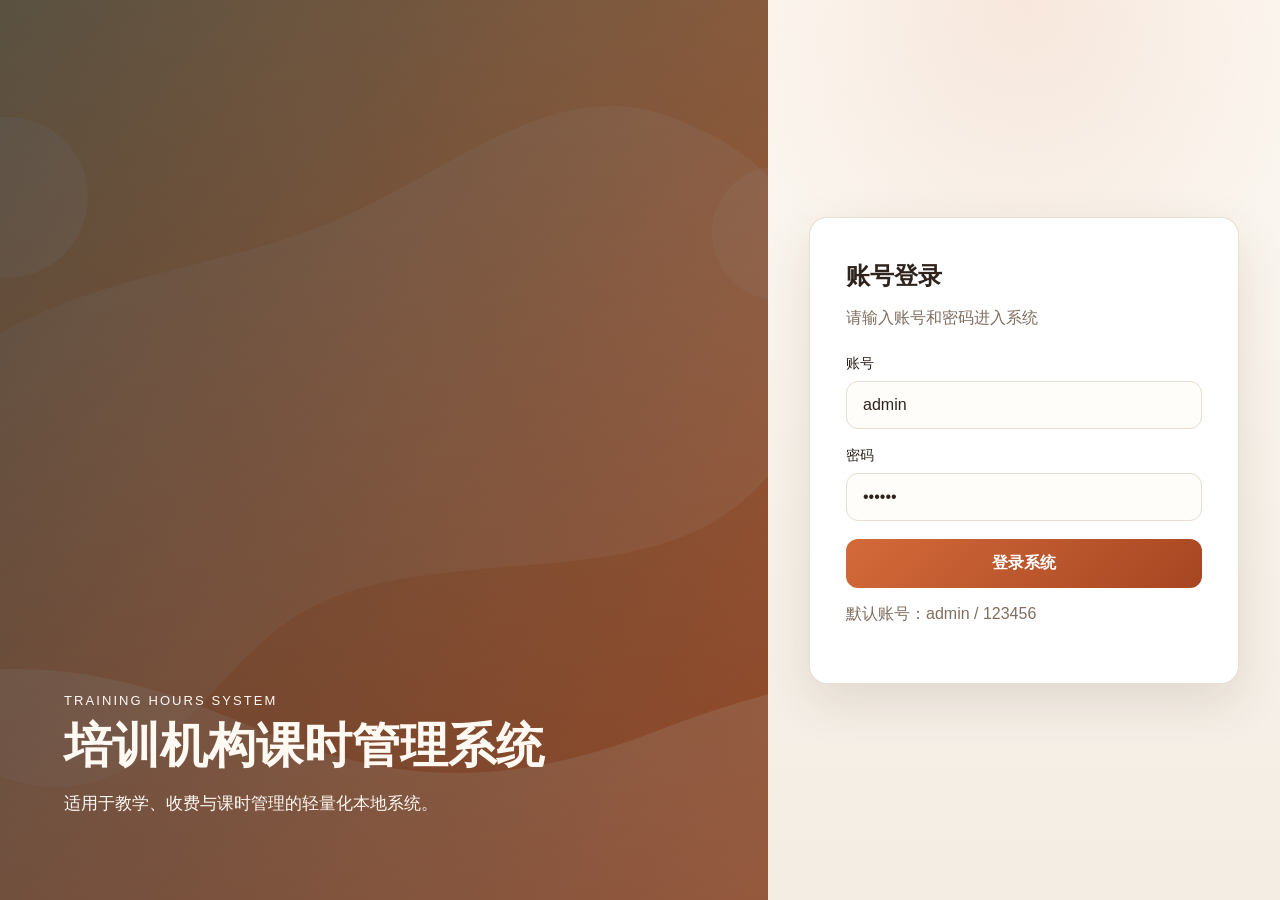
==== 教培管理系统_V1.0_交付包/系统程序/index.html @ bd4c6949 "完善交付包并修复Logo显示问题" ====
<!DOCTYPE html>
<html lang="zh-CN">

<head>
  <meta charset="UTF-8">
  <meta http-equiv="refresh" content="0; url=./pages/login.html">
  <meta name="viewport" content="width=device-width, initial-scale=1.0">
  <title>教培管理系统</title>
</head>

<body>
  <p>正在进入教培管理系统登录页，如未自动跳转，请点击 <a href="./pages/login.html">这里</a>。</p>
</body>

</html>
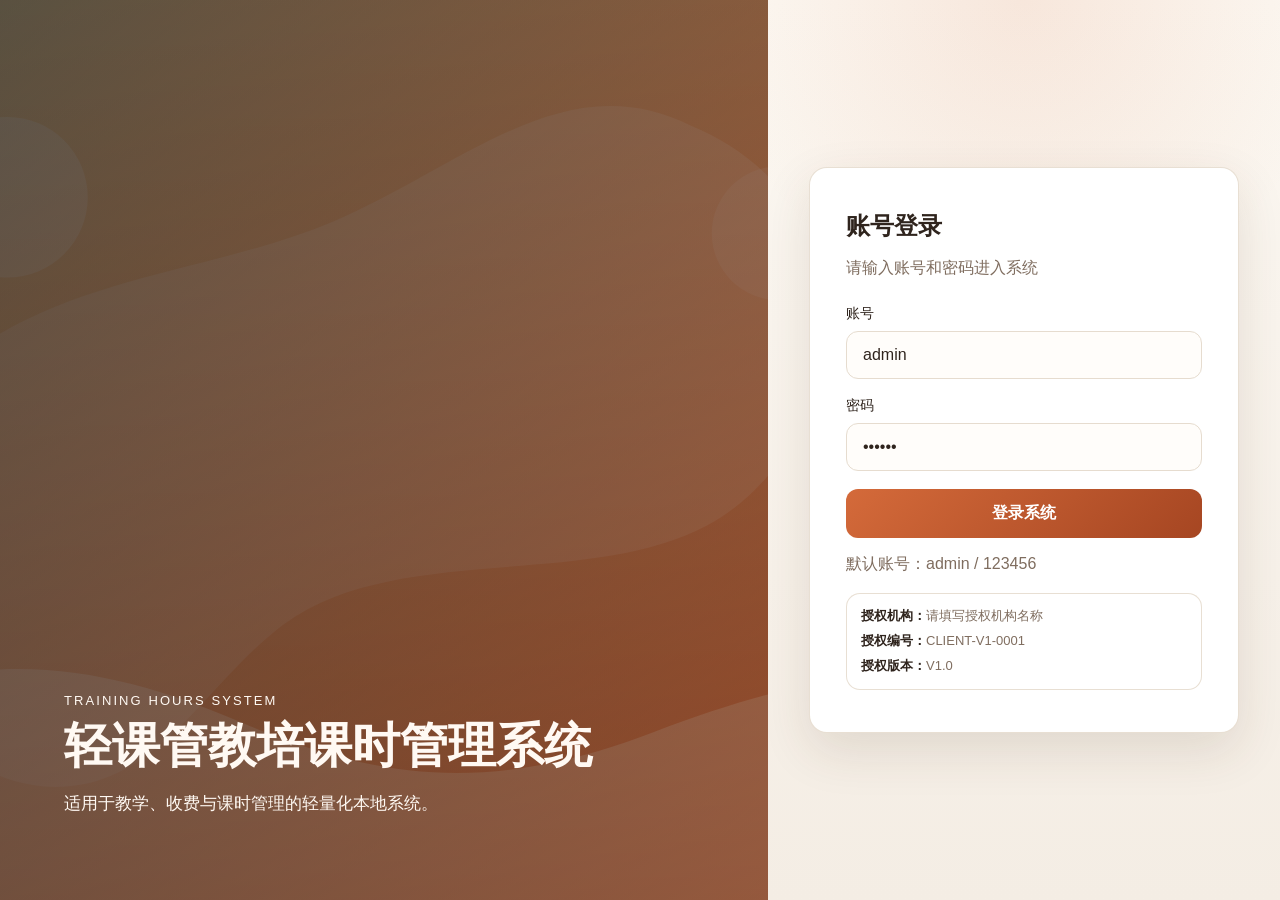
==== commit ece179cb: "完善交付版授权信息与交付包结构" ====
--- a/教培管理系统_V1.0_交付包/系统程序/index.html
+++ b/教培管理系统_V1.0_交付包/系统程序/index.html
@@ -1,15 +1,18 @@
-<!DOCTYPE html>
+﻿<!DOCTYPE html>
 <html lang="zh-CN">
 
 <head>
   <meta charset="UTF-8">
   <meta http-equiv="refresh" content="0; url=./pages/login.html">
   <meta name="viewport" content="width=device-width, initial-scale=1.0">
-  <title>教培管理系统</title>
+  <title>轻课管教培课时管理系统</title>
 </head>
 
 <body>
-  <p>正在进入教培管理系统登录页，如未自动跳转，请点击 <a href="./pages/login.html">这里</a>。</p>
+  <p>正在进入轻课管教培课时管理系统登录页，如未自动跳转，请点击 <a href="./pages/login.html">这里</a>。</p>
 </body>
 
 </html>
+
+
+
